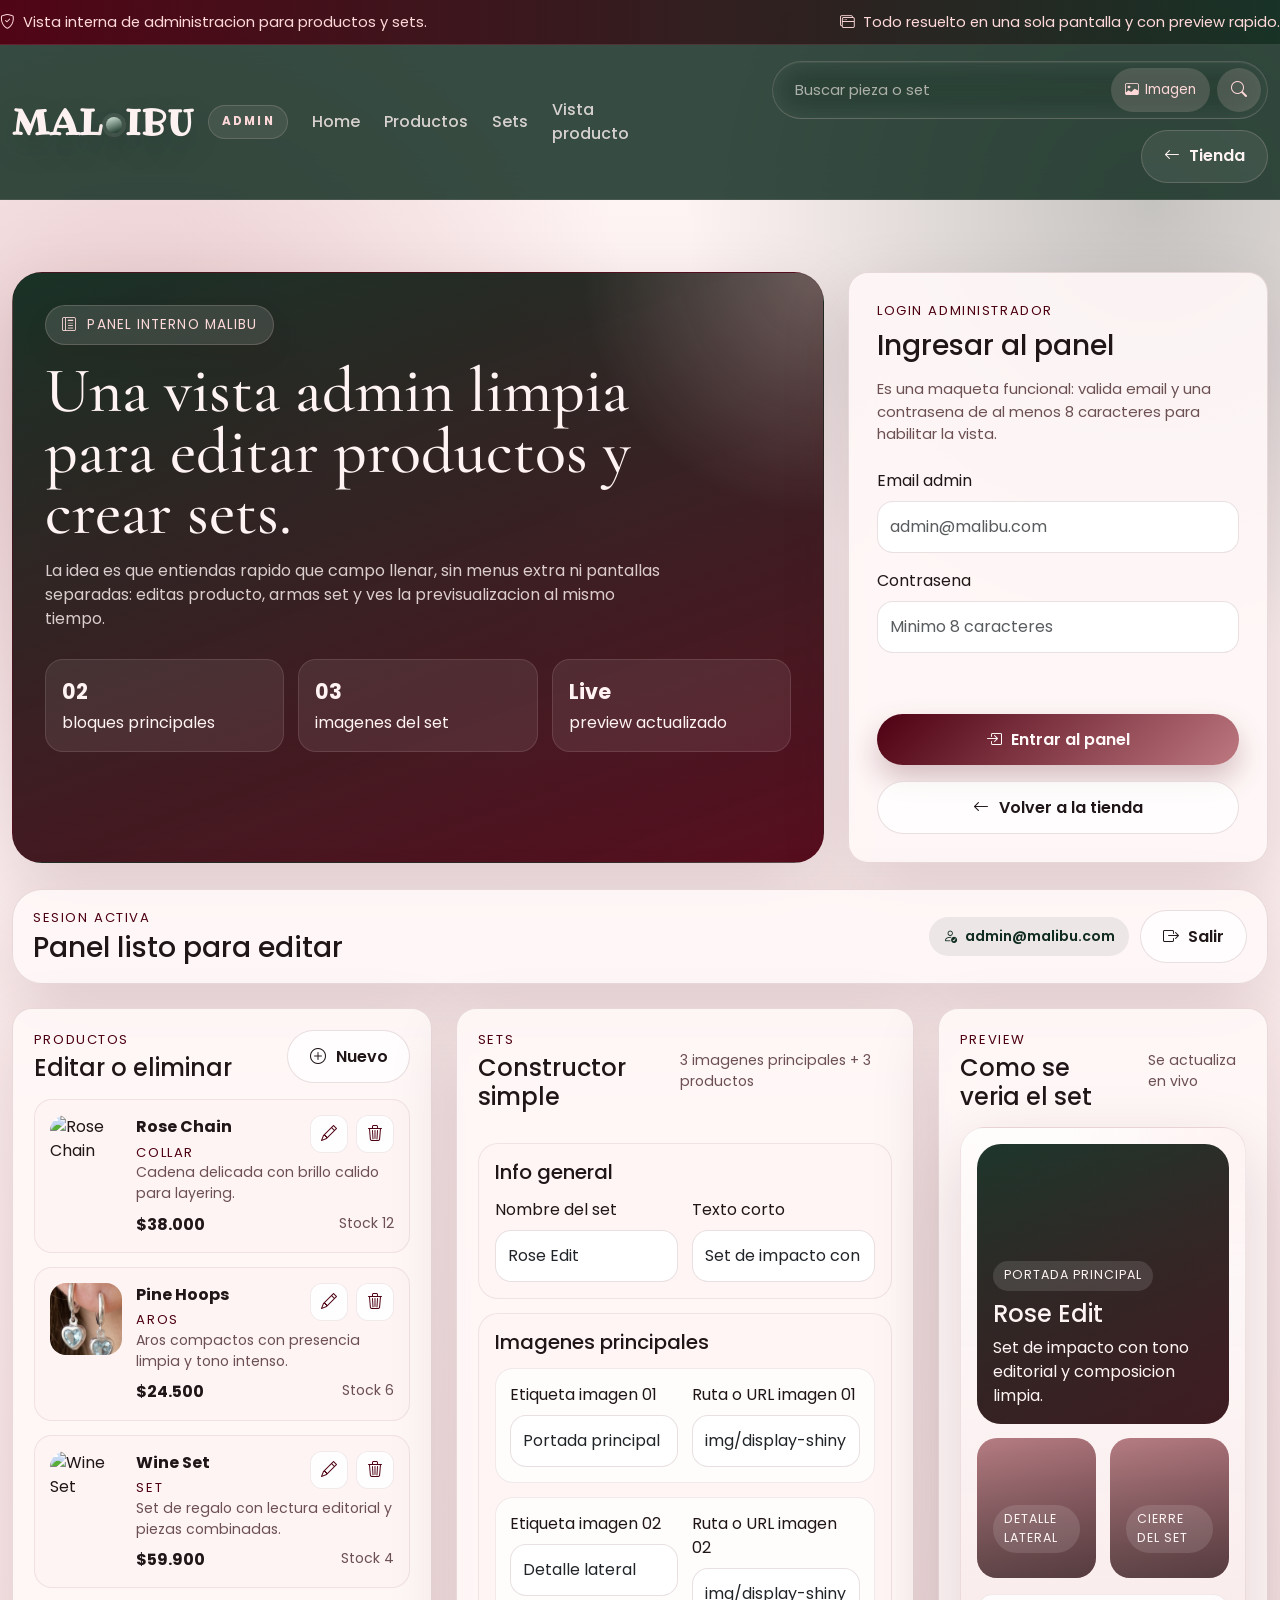
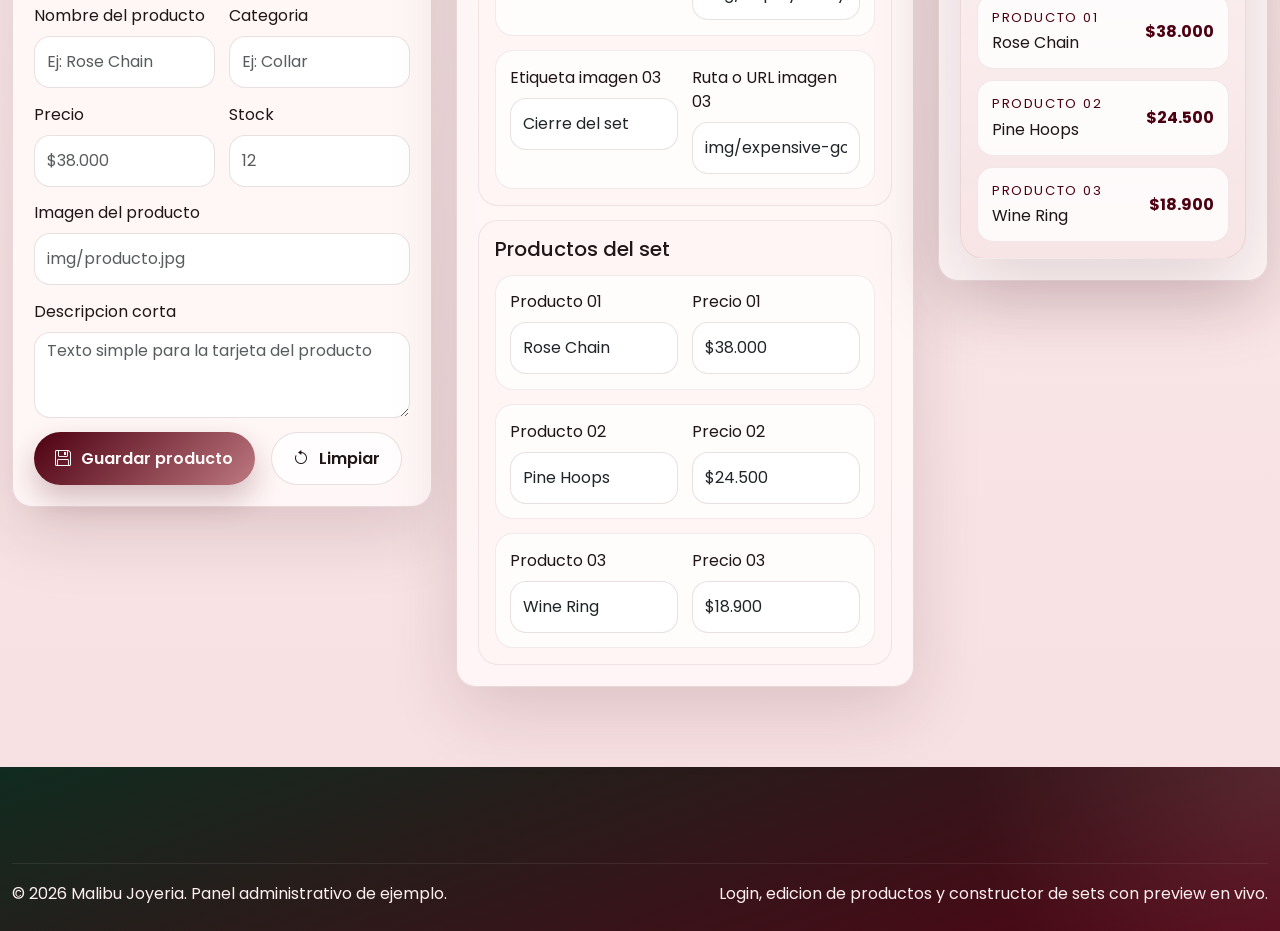
==== admin.html @ 1e865100 "modificaciones" ====
<!DOCTYPE html>
<html lang="es">
<head>
  <meta charset="UTF-8">
  <meta name="viewport" content="width=device-width, initial-scale=1.0">
  <title>Malibu Joyeria | Admin</title>
  <link rel="preconnect" href="https://fonts.googleapis.com">
  <link rel="preconnect" href="https://fonts.gstatic.com" crossorigin>
  <link href="https://fonts.googleapis.com/css2?family=Cormorant+Garamond:wght@500;600;700&family=Poppins:wght@300;400;500;600;700&display=swap" rel="stylesheet">
  <link href="https://cdn.jsdelivr.net/npm/bootstrap@5.3.3/dist/css/bootstrap.min.css" rel="stylesheet">
  <link href="https://cdn.jsdelivr.net/npm/bootstrap-icons@1.11.3/font/bootstrap-icons.min.css" rel="stylesheet">
  <link rel="stylesheet" href="https://cdnjs.cloudflare.com/ajax/libs/font-awesome/6.5.2/css/all.min.css">
  <link rel="stylesheet" href="css/style.css">
</head>
<body class="admin-body">
  <div class="topbar">
    <div class="container">
      <span><i class="bi bi-shield-check me-2"></i>Vista interna de administracion para productos y sets.</span>
      <span><i class="bi bi-window-stack me-2"></i>Todo resuelto en una sola pantalla y con preview rapido.</span>
    </div>
  </div>

  <nav class="navbar navbar-expand-lg site-navbar">
    <div class="container py-2">
      <a class="navbar-brand" href="index.html">
        <span class="brand-mark"><span class="sprite-icon sprite-diamond"></span></span>
        Malibu Admin
      </a>
      <button class="navbar-toggler" type="button" data-bs-toggle="collapse" data-bs-target="#adminNavbar" aria-controls="adminNavbar" aria-expanded="false" aria-label="Abrir menu">
        <span class="navbar-toggler-icon"></span>
      </button>
      <div class="collapse navbar-collapse" id="adminNavbar">
        <ul class="navbar-nav mx-auto mb-2 mb-lg-0 align-items-lg-center gap-lg-2">
          <li class="nav-item"><a class="nav-link" href="index.html">Home</a></li>
          <li class="nav-item"><a class="nav-link" href="productos.html">Productos</a></li>
          <li class="nav-item"><a class="nav-link" href="sets.html">Sets</a></li>
          <li class="nav-item"><a class="nav-link" href="producto.html">Vista producto</a></li>
        </ul>
        <div class="nav-utility">
          <a class="btn-mali btn-outline-mali" href="index.html"><i class="bi bi-arrow-left"></i>Tienda</a>
        </div>
      </div>
    </div>
  </nav>

  <main class="admin-shell">
    <div class="container">
      <section class="admin-hero">
        <article class="glass-panel admin-intro">
          <div class="admin-intro-copy">
            <p class="section-tag mb-3"><i class="bi bi-layout-text-sidebar-reverse"></i>Panel interno Malibu</p>
            <h1 class="section-title mb-3">Una vista admin limpia para editar productos y crear sets.</h1>
            <p class="section-copy mb-0">La idea es que entiendas rapido que campo llenar, sin menus extra ni pantallas separadas: editas producto, armas set y ves la previsualizacion al mismo tiempo.</p>
          </div>
          <div class="admin-metrics">
            <div class="admin-metric">
              <strong>02</strong>
              <span>bloques principales</span>
            </div>
            <div class="admin-metric">
              <strong>03</strong>
              <span>imagenes del set</span>
            </div>
            <div class="admin-metric">
              <strong>Live</strong>
              <span>preview actualizado</span>
            </div>
          </div>
        </article>

        <aside id="adminGate" class="admin-login-card">
          <p class="mini-label mb-2">Login administrador</p>
          <h3 class="mb-3">Ingresar al panel</h3>
          <p class="form-note mb-4">Es una maqueta funcional: valida email y una contrasena de al menos 8 caracteres para habilitar la vista.</p>
          <form id="adminLoginForm" novalidate>
            <div class="mb-3">
              <label class="form-label">Email admin</label>
              <input id="adminEmail" class="form-control" type="email" placeholder="admin@malibu.com" required>
            </div>
            <div class="mb-3">
              <label class="form-label">Contrasena</label>
              <input id="adminPassword" class="form-control" type="password" placeholder="Minimo 8 caracteres" required>
            </div>
            <div id="adminLoginFeedback" class="input-feedback"></div>
            <div class="d-grid gap-3 mt-4">
              <button class="btn-mali btn-gold w-100" type="submit"><i class="bi bi-box-arrow-in-right"></i>Entrar al panel</button>
              <a class="btn-mali btn-outline-mali w-100" href="index.html"><i class="bi bi-arrow-left"></i>Volver a la tienda</a>
            </div>
          </form>
        </aside>
      </section>

      <section id="adminDashboard" class="admin-dashboard admin-hidden">
        <div class="glass-panel admin-toolbar">
          <div class="admin-toolbar-title">
            <span class="mini-label">Sesion activa</span>
            <h3 class="mb-0">Panel listo para editar</h3>
          </div>
          <div class="admin-toolbar-actions">
            <span class="admin-state-badge"><i class="bi bi-person-check"></i><span id="adminSessionEmail">admin@malibu.com</span></span>
            <button id="adminLogoutBtn" class="btn-mali btn-outline-mali" type="button"><i class="bi bi-box-arrow-right"></i>Salir</button>
          </div>
        </div>

        <div class="admin-stage">
          <aside class="admin-section-card">
            <div class="admin-section-heading">
              <div>
                <p class="mini-label mb-1">Productos</p>
                <h4 class="mb-0">Editar o eliminar</h4>
              </div>
              <button id="newProductBtn" class="btn-mali btn-outline-mali" type="button"><i class="bi bi-plus-circle"></i>Nuevo</button>
            </div>

            <div id="adminProductsList" class="admin-products-list">
              <article class="admin-product-item" data-product-id="prod-1" data-name="Rose Chain" data-category="Collar" data-price="$38.000" data-stock="12" data-desc="Cadena delicada con brillo calido para layering." data-image="img/display-shiny-elegant-gold-chain.jpg">
                <img src="img/display-shiny-elegant-gold-chain.jpg" alt="Rose Chain">
                <div>
                  <div class="admin-product-head">
                    <div class="admin-product-meta">
                      <strong class="admin-product-name">Rose Chain</strong>
                      <span class="mini-label admin-product-category">Collar</span>
                    </div>
                    <div class="admin-product-actions">
                      <button class="admin-mini-btn admin-edit-btn" type="button" aria-label="Editar producto"><i class="bi bi-pencil"></i></button>
                      <button class="admin-mini-btn admin-delete-btn" type="button" aria-label="Eliminar producto"><i class="bi bi-trash3"></i></button>
                    </div>
                  </div>
                  <p class="admin-helper-text admin-product-copy mb-2">Cadena delicada con brillo calido para layering.</p>
                  <div class="d-flex justify-content-between gap-3">
                    <strong class="admin-product-price">$38.000</strong>
                    <span class="admin-helper-text">Stock <span class="admin-product-stock">12</span></span>
                  </div>
                </div>
              </article>

              <article class="admin-product-item" data-product-id="prod-2" data-name="Pine Hoops" data-category="Aros" data-price="$24.500" data-stock="6" data-desc="Aros compactos con presencia limpia y tono intenso." data-image="img/aros-corazon-celeste(3).jpg">
                <img src="img/aros-corazon-celeste(3).jpg" alt="Pine Hoops">
                <div>
                  <div class="admin-product-head">
                    <div class="admin-product-meta">
                      <strong class="admin-product-name">Pine Hoops</strong>
                      <span class="mini-label admin-product-category">Aros</span>
                    </div>
                    <div class="admin-product-actions">
                      <button class="admin-mini-btn admin-edit-btn" type="button" aria-label="Editar producto"><i class="bi bi-pencil"></i></button>
                      <button class="admin-mini-btn admin-delete-btn" type="button" aria-label="Eliminar producto"><i class="bi bi-trash3"></i></button>
                    </div>
                  </div>
                  <p class="admin-helper-text admin-product-copy mb-2">Aros compactos con presencia limpia y tono intenso.</p>
                  <div class="d-flex justify-content-between gap-3">
                    <strong class="admin-product-price">$24.500</strong>
                    <span class="admin-helper-text">Stock <span class="admin-product-stock">6</span></span>
                  </div>
                </div>
              </article>

              <article class="admin-product-item" data-product-id="prod-3" data-name="Wine Set" data-category="Set" data-price="$59.900" data-stock="4" data-desc="Set de regalo con lectura editorial y piezas combinadas." data-image="img/display-shiny-luxurious-golden-chain.jpg">
                <img src="img/display-shiny-luxurious-golden-chain.jpg" alt="Wine Set">
                <div>
                  <div class="admin-product-head">
                    <div class="admin-product-meta">
                      <strong class="admin-product-name">Wine Set</strong>
                      <span class="mini-label admin-product-category">Set</span>
                    </div>
                    <div class="admin-product-actions">
                      <button class="admin-mini-btn admin-edit-btn" type="button" aria-label="Editar producto"><i class="bi bi-pencil"></i></button>
                      <button class="admin-mini-btn admin-delete-btn" type="button" aria-label="Eliminar producto"><i class="bi bi-trash3"></i></button>
                    </div>
                  </div>
                  <p class="admin-helper-text admin-product-copy mb-2">Set de regalo con lectura editorial y piezas combinadas.</p>
                  <div class="d-flex justify-content-between gap-3">
                    <strong class="admin-product-price">$59.900</strong>
                    <span class="admin-helper-text">Stock <span class="admin-product-stock">4</span></span>
                  </div>
                </div>
              </article>
            </div>

            <form id="adminProductForm" class="admin-product-form">
              <input id="productIdField" type="hidden">
              <div class="admin-form-grid">
                <div>
                  <label class="form-label">Nombre del producto</label>
                  <input id="productNameField" class="form-control" type="text" placeholder="Ej: Rose Chain">
                </div>
                <div>
                  <label class="form-label">Categoria</label>
                  <input id="productCategoryField" class="form-control" type="text" placeholder="Ej: Collar">
                </div>
                <div>
                  <label class="form-label">Precio</label>
                  <input id="productPriceField" class="form-control" type="text" placeholder="$38.000">
                </div>
                <div>
                  <label class="form-label">Stock</label>
                  <input id="productStockField" class="form-control" type="number" min="0" placeholder="12">
                </div>
              </div>
              <div>
                <label class="form-label">Imagen del producto</label>
                <input id="productImageField" class="form-control" type="text" placeholder="img/producto.jpg">
              </div>
              <div>
                <label class="form-label">Descripcion corta</label>
                <textarea id="productDescField" class="form-control" rows="3" placeholder="Texto simple para la tarjeta del producto"></textarea>
              </div>
              <div class="d-flex flex-wrap gap-3">
                <button class="btn-mali btn-gold" type="submit"><i class="bi bi-floppy"></i>Guardar producto</button>
                <button id="resetProductBtn" class="btn-mali btn-outline-mali" type="button"><i class="bi bi-arrow-counterclockwise"></i>Limpiar</button>
              </div>
            </form>
          </aside>

          <div class="admin-preview-layout">
            <section class="admin-section-card admin-set-builder">
              <div class="admin-section-heading">
                <div>
                  <p class="mini-label mb-1">Sets</p>
                  <h4 class="mb-0">Constructor simple</h4>
                </div>
                <span class="admin-helper-text">3 imagenes principales + 3 productos</span>
              </div>

              <form id="adminSetForm" class="admin-set-form">
                <div class="admin-subsection">
                  <h5>Info general</h5>
                  <div class="admin-form-grid">
                    <div>
                      <label class="form-label">Nombre del set</label>
                      <input id="setNameField" class="form-control" type="text" value="Rose Edit">
                    </div>
                    <div>
                      <label class="form-label">Texto corto</label>
                      <input id="setMoodField" class="form-control" type="text" value="Set de impacto con tono editorial y composicion limpia.">
                    </div>
                  </div>
                </div>

                <div class="admin-subsection">
                  <h5>Imagenes principales</h5>
                  <div class="set-image-fields">
                    <div class="set-image-card">
                      <div class="admin-form-grid">
                        <div>
                          <label class="form-label">Etiqueta imagen 01</label>
                          <input id="image1LabelField" class="form-control" type="text" value="Portada principal">
                        </div>
                        <div>
                          <label class="form-label">Ruta o URL imagen 01</label>
                          <input id="image1UrlField" class="form-control" type="text" value="img/display-shiny-luxurious-golden-chain.jpg">
                        </div>
                      </div>
                    </div>
                    <div class="set-image-card">
                      <div class="admin-form-grid">
                        <div>
                          <label class="form-label">Etiqueta imagen 02</label>
                          <input id="image2LabelField" class="form-control" type="text" value="Detalle lateral">
                        </div>
                        <div>
                          <label class="form-label">Ruta o URL imagen 02</label>
                          <input id="image2UrlField" class="form-control" type="text" value="img/display-shiny-elegant-gold-chain.jpg">
                        </div>
                      </div>
                    </div>
                    <div class="set-image-card">
                      <div class="admin-form-grid">
                        <div>
                          <label class="form-label">Etiqueta imagen 03</label>
                          <input id="image3LabelField" class="form-control" type="text" value="Cierre del set">
                        </div>
                        <div>
                          <label class="form-label">Ruta o URL imagen 03</label>
                          <input id="image3UrlField" class="form-control" type="text" value="img/expensive-golden-ring-displayed-white-coral-background.jpg">
                        </div>
                      </div>
                    </div>
                  </div>
                </div>

                <div class="admin-subsection">
                  <h5>Productos del set</h5>
                  <div class="set-image-fields">
                    <div class="set-product-card">
                      <div class="admin-form-grid">
                        <div>
                          <label class="form-label">Producto 01</label>
                          <input id="setProduct1NameField" class="form-control" type="text" value="Rose Chain">
                        </div>
                        <div>
                          <label class="form-label">Precio 01</label>
                          <input id="setProduct1PriceField" class="form-control" type="text" value="$38.000">
                        </div>
                      </div>
                    </div>
                    <div class="set-product-card">
                      <div class="admin-form-grid">
                        <div>
                          <label class="form-label">Producto 02</label>
                          <input id="setProduct2NameField" class="form-control" type="text" value="Pine Hoops">
                        </div>
                        <div>
                          <label class="form-label">Precio 02</label>
                          <input id="setProduct2PriceField" class="form-control" type="text" value="$24.500">
                        </div>
                      </div>
                    </div>
                    <div class="set-product-card">
                      <div class="admin-form-grid">
                        <div>
                          <label class="form-label">Producto 03</label>
                          <input id="setProduct3NameField" class="form-control" type="text" value="Wine Ring">
                        </div>
                        <div>
                          <label class="form-label">Precio 03</label>
                          <input id="setProduct3PriceField" class="form-control" type="text" value="$18.900">
                        </div>
                      </div>
                    </div>
                  </div>
                </div>
              </form>
            </section>

            <aside class="admin-section-card">
              <div class="admin-section-heading">
                <div>
                  <p class="mini-label mb-1">Preview</p>
                  <h4 class="mb-0">Como se veria el set</h4>
                </div>
                <span class="admin-helper-text">Se actualiza en vivo</span>
              </div>

              <div class="set-preview-shell">
                <div class="set-preview-canvas">
                  <div class="set-preview-main">
                    <div class="preview-fill" data-preview-fill="image1"></div>
                    <div class="preview-placeholder" data-preview-empty="image1">Imagen principal 01</div>
                    <div class="set-preview-label">
                      <span id="previewImage1Label">Portada principal</span>
                      <h4 id="previewSetName">Rose Edit</h4>
                      <p id="previewSetMood" class="mb-0">Set de impacto con tono editorial y composicion limpia.</p>
                    </div>
                  </div>

                  <div class="set-preview-thumbs">
                    <div class="set-preview-thumb">
                      <div class="preview-fill" data-preview-fill="image2"></div>
                      <div class="preview-placeholder" data-preview-empty="image2">Imagen principal 02</div>
                      <div class="set-preview-label">
                        <span id="previewImage2Label">Detalle lateral</span>
                      </div>
                    </div>
                    <div class="set-preview-thumb">
                      <div class="preview-fill" data-preview-fill="image3"></div>
                      <div class="preview-placeholder" data-preview-empty="image3">Imagen principal 03</div>
                      <div class="set-preview-label">
                        <span id="previewImage3Label">Cierre del set</span>
                      </div>
                    </div>
                  </div>
                </div>

                <div class="preview-product-list">
                  <div class="preview-product-item">
                    <div>
                      <span class="mini-label d-block mb-1">Producto 01</span>
                      <span id="previewProduct1Name">Rose Chain</span>
                    </div>
                    <strong id="previewProduct1Price">$38.000</strong>
                  </div>
                  <div class="preview-product-item">
                    <div>
                      <span class="mini-label d-block mb-1">Producto 02</span>
                      <span id="previewProduct2Name">Pine Hoops</span>
                    </div>
                    <strong id="previewProduct2Price">$24.500</strong>
                  </div>
                  <div class="preview-product-item">
                    <div>
                      <span class="mini-label d-block mb-1">Producto 03</span>
                      <span id="previewProduct3Name">Wine Ring</span>
                    </div>
                    <strong id="previewProduct3Price">$18.900</strong>
                  </div>
                </div>
              </div>
            </aside>
          </div>
        </div>
      </section>
    </div>
  </main>

  <footer class="footer-shell mt-0">
    <div class="container">
      <div class="footer-bottom d-flex flex-column flex-md-row justify-content-between gap-2">
        <span>&copy; <span id="year"></span> Malibu Joyeria. Panel administrativo de ejemplo.</span>
        <span>Login, edicion de productos y constructor de sets con preview en vivo.</span>
      </div>
    </div>
  </footer>

  <script src="https://code.jquery.com/jquery-3.7.1.min.js"></script>
  <script src="https://cdn.jsdelivr.net/npm/bootstrap@5.3.3/dist/js/bootstrap.bundle.min.js"></script>
  <script src="js/main.js"></script>
  <script src="js/admin.js"></script>
</body>
</html>
---- css/style.css ----
@import url("https://fonts.googleapis.com/css2?family=Ribeye&display=swap");

:root {
  --rose: #bd7880;
  --pine: #102b1f;
  --wine: #4d0011;
  --pink: #ffd9d9;
  --bg: #f8e9e8;
  --surface: rgba(255, 248, 248, 0.82);
  --surface-strong: #fff5f5;
  --text: #201617;
  --text-inverse: #fff3f3;
  --muted: #6c5053;
  --gold: #bd7880;
  --gold-soft: #ffd9d9;
  --gold-dark: #4d0011;
  --line: rgba(77, 0, 17, 0.12);
  --shadow: 0 24px 70px rgba(47, 9, 19, 0.14);
  --brand-primary: #fff4f4;
  --brand-secondary: #ffd9d9;
  --brand-accent: #bd7880;
  --brand-shadow: rgba(255, 217, 217, 0.34);
  --radius-lg: 28px;
  --radius-md: 20px;
  --radius-sm: 14px;
}

body[data-page="home"] {
  --brand-primary: #fff5f5;
  --brand-secondary: #ffd9d9;
  --brand-accent: #bd7880;
  --brand-shadow: rgba(255, 217, 217, 0.34);
}

body[data-page="productos"] {
  --brand-primary: #fff4f1;
  --brand-secondary: #ffd8dd;
  --brand-accent: #4d0011;
  --brand-shadow: rgba(189, 120, 128, 0.3);
}

body[data-page="sets"] {
  --brand-primary: #fff1f1;
  --brand-secondary: #d7efde;
  --brand-accent: #102b1f;
  --brand-shadow: rgba(16, 43, 31, 0.28);
}

body[data-page="menu"] {
  --brand-primary: #fff4f4;
  --brand-secondary: #f4c7cb;
  --brand-accent: #4d0011;
  --brand-shadow: rgba(77, 0, 17, 0.28);
}

body[data-page="carrito"] {
  --brand-primary: #fff6f1;
  --brand-secondary: #ffd7d7;
  --brand-accent: #bd7880;
  --brand-shadow: rgba(189, 120, 128, 0.28);
}

body.admin-body {
  --brand-primary: #fef1f1;
  --brand-secondary: #dbeee1;
  --brand-accent: #102b1f;
  --brand-shadow: rgba(16, 43, 31, 0.26);
}

* {
  box-sizing: border-box;
}

body {
  margin: 0;
  font-family: "Poppins", sans-serif;
  color: var(--text);
  background:
    radial-gradient(circle at 18% 12%, rgba(189, 120, 128, 0.35), transparent 24%),
    radial-gradient(circle at 80% 14%, rgba(16, 43, 31, 0.2), transparent 21%),
    radial-gradient(circle at 52% 58%, rgba(77, 0, 17, 0.08), transparent 30%),
    linear-gradient(160deg, #fff3f3 0%, #f3d0d1 34%, #f7e4e4 58%, #ffe1e1 100%);
  min-height: 100vh;
}

a {
  color: inherit;
  text-decoration: none;
}

img {
  display: block;
  max-width: 100%;
}

.section-space {
  padding: 5rem 0;
}

.section-tag {
  display: inline-flex;
  align-items: center;
  gap: 0.65rem;
  padding: 0.55rem 1rem;
  border-radius: 999px;
  font-size: 0.85rem;
  letter-spacing: 0.08em;
  text-transform: uppercase;
  background: rgba(255, 245, 245, 0.85);
  color: var(--wine);
  border: 1px solid rgba(77, 0, 17, 0.14);
  box-shadow: 0 12px 28px rgba(77, 0, 17, 0.06);
}

.section-title {
  font-family: "Cormorant Garamond", serif;
  font-size: clamp(2.3rem, 5vw, 4.2rem);
  line-height: 0.95;
  margin-bottom: 1rem;
}

.section-copy {
  color: var(--muted);
  max-width: 640px;
}

.topbar {
  background:
    linear-gradient(90deg, rgba(77, 0, 17, 0.98), rgba(16, 43, 31, 0.96));
  color: var(--pink);
  font-size: 0.92rem;
  border-bottom: 1px solid rgba(255, 217, 217, 0.12);
}

.topbar .container {
  display: flex;
  justify-content: space-between;
  gap: 1rem;
  align-items: center;
  padding: 0.7rem 0;
}

.site-navbar {
  position: sticky;
  top: 0;
  z-index: 1020;
  backdrop-filter: blur(18px);
  background: rgba(16, 43, 31, 0.84);
  border-bottom: 1px solid rgba(255, 217, 217, 0.1);
}

.navbar-brand {
  display: flex;
  align-items: center;
  gap: 0.9rem;
  font-weight: 700;
  color: var(--text-inverse);
  min-height: 62px;
}

.brand-mark {
  width: 2.7rem;
  height: 2.7rem;
  display: inline-flex;
  align-items: center;
  justify-content: center;
  border-radius: 50%;
  background: linear-gradient(145deg, var(--pink), var(--rose));
  box-shadow:
    inset 0 2px 8px rgba(255, 255, 255, 0.42),
    0 10px 24px rgba(77, 0, 17, 0.22);
}

.brand-logo {
  display: inline-flex;
  align-items: center;
  gap: 0.16rem;
  line-height: 0.9;
  font-family: "Ribeye", serif;
  font-size: clamp(2.05rem, 2.7vw, 2.7rem);
  letter-spacing: 0.02em;
  text-transform: uppercase;
  transform-origin: center;
  animation: brand-breathe 7s ease-in-out infinite;
}

.brand-logo-word {
  display: inline-block;
  color: var(--brand-primary);
  text-shadow:
    0 0 0 rgba(255, 255, 255, 0),
    0 12px 28px var(--brand-shadow);
  transition: color 0.35s ease;
}

.brand-logo-dot {
  width: 0.48em;
  height: 0.48em;
  display: inline-block;
  border-radius: 50%;
  margin-top: 0.16em;
  background: linear-gradient(160deg, var(--brand-secondary), var(--brand-accent));
  box-shadow:
    0 0 0 4px rgba(255, 255, 255, 0.08),
    0 10px 20px var(--brand-shadow);
  animation: brand-dot-breathe 7s ease-in-out infinite;
}

.brand-admin-tag {
  display: inline-flex;
  align-items: center;
  justify-content: center;
  min-height: 34px;
  padding: 0.35rem 0.8rem;
  border-radius: 999px;
  border: 1px solid rgba(255, 217, 217, 0.16);
  background: rgba(255, 243, 243, 0.08);
  color: var(--pink);
  font-size: 0.74rem;
  letter-spacing: 0.18em;
  text-transform: uppercase;
}

@keyframes brand-breathe {
  0%, 100% {
    transform: scale(1);
    filter: drop-shadow(0 10px 22px var(--brand-shadow));
  }
  35% {
    transform: scale(1.03);
    filter: drop-shadow(0 14px 28px var(--brand-shadow));
  }
  70% {
    transform: scale(0.985);
    filter: drop-shadow(0 8px 18px rgba(255, 255, 255, 0.08));
  }
}

@keyframes brand-dot-breathe {
  0%, 100% {
    transform: scale(1);
    background: linear-gradient(160deg, var(--brand-secondary), var(--brand-accent));
  }
  50% {
    transform: scale(1.15);
    background: linear-gradient(160deg, var(--brand-primary), var(--brand-accent));
  }
}

.navbar-nav .nav-link {
  font-weight: 500;
  color: rgba(255, 243, 243, 0.8);
}

.navbar-nav .nav-link.active,
.navbar-nav .nav-link:hover,
.dropdown-item:hover {
  color: var(--pink);
}

.navbar-brand:hover,
.navbar-brand:focus,
.navbar-nav .nav-link:focus {
  color: #fff;
}

.navbar-toggler {
  border-color: rgba(255, 217, 217, 0.28);
}

.navbar-toggler:focus {
  box-shadow: 0 0 0 0.22rem rgba(255, 217, 217, 0.18);
}

.navbar-toggler-icon {
  filter: invert(1) brightness(1.35);
}

.nav-utility {
  display: flex;
  align-items: center;
  justify-content: flex-end;
  flex-wrap: wrap;
  gap: 0.7rem;
}

.nav-search-shell {
  display: flex;
  align-items: center;
  gap: 0.45rem;
  padding: 0.35rem;
  min-width: min(320px, 100%);
  border-radius: 999px;
  border: 1px solid rgba(255, 217, 217, 0.16);
  background: rgba(255, 243, 243, 0.08);
  backdrop-filter: blur(18px);
  box-shadow: inset 0 1px 0 rgba(255, 255, 255, 0.06);
}

.nav-search-input {
  flex: 1;
  min-width: 0;
  min-height: 44px;
  border: 0;
  border-radius: 999px;
  padding: 0 1rem;
  background: transparent;
  color: var(--text-inverse);
  font-size: 0.92rem;
}

.nav-search-input::placeholder {
  color: rgba(255, 243, 243, 0.62);
}

.nav-search-input:focus {
  outline: none;
}

.nav-search-submit,
.nav-search-visual {
  min-width: 44px;
  height: 44px;
  border: 0;
  border-radius: 999px;
  display: inline-flex;
  align-items: center;
  justify-content: center;
  gap: 0.4rem;
  background: rgba(255, 217, 217, 0.16);
  color: var(--pink);
  transition: transform 0.25s ease, background 0.25s ease, color 0.25s ease;
}

.nav-search-visual {
  min-width: 78px;
  padding: 0 0.9rem;
  font-size: 0.84rem;
}

.nav-search-shell button:hover {
  transform: translateY(-1px);
  background: rgba(255, 217, 217, 0.26);
  color: #fff;
}

.user-access-btn {
  width: 52px;
  height: 52px;
  padding: 0;
  border-radius: 50%;
  font-size: 1.1rem;
}

.icon-action-btn {
  width: 52px;
  height: 52px;
  padding: 0;
  border-radius: 50%;
  position: relative;
  font-size: 1.05rem;
}

.cart-count-badge {
  position: absolute;
  top: -0.15rem;
  right: -0.1rem;
  min-width: 1.35rem;
  height: 1.35rem;
  padding: 0 0.25rem;
  border-radius: 999px;
  display: grid;
  place-items: center;
  background: linear-gradient(135deg, var(--gold-dark), var(--gold));
  color: #fff;
  font-size: 0.72rem;
  font-weight: 700;
  box-shadow: 0 8px 18px rgba(146, 104, 28, 0.28);
}

.btn-mali {
  display: inline-flex;
  align-items: center;
  justify-content: center;
  gap: 0.6rem;
  border: none;
  border-radius: 999px;
  padding: 0.85rem 1.35rem;
  font-weight: 600;
  transition: transform 0.25s ease, box-shadow 0.25s ease, background 0.25s ease;
}

.btn-mali:hover {
  transform: translateY(-2px);
}

.btn-gold {
  background: linear-gradient(135deg, var(--wine), var(--rose));
  color: #fff8f8;
  box-shadow: 0 14px 30px rgba(77, 0, 17, 0.24);
}

.btn-gold:hover {
  color: white;
  box-shadow: 0 18px 36px rgba(77, 0, 17, 0.32);
}

.btn-outline-mali {
  border: 1px solid rgba(77, 0, 17, 0.12);
  color: var(--text);
  background: rgba(255, 255, 255, 0.75);
}

.btn-outline-mali:hover {
  background: rgba(255, 255, 255, 0.95);
  color: var(--wine);
}

.site-navbar .btn-outline-mali,
.footer-shell .btn-outline-mali,
.cart-summary-box .btn-outline-mali,
.admin-intro .btn-outline-mali {
  border-color: rgba(255, 217, 217, 0.18);
  color: var(--text-inverse);
  background: rgba(255, 243, 243, 0.08);
}

.site-navbar .btn-outline-mali:hover,
.footer-shell .btn-outline-mali:hover,
.cart-summary-box .btn-outline-mali:hover,
.admin-intro .btn-outline-mali:hover {
  background: rgba(255, 243, 243, 0.18);
  color: #fff;
}

.mega-menu {
  min-width: min(900px, 92vw);
  border: none;
  border-radius: var(--radius-md);
  padding: 1.35rem;
  box-shadow: var(--shadow);
  background: rgba(255, 247, 247, 0.98);
}

.mega-card {
  height: 100%;
  padding: 1.2rem;
  border-radius: 18px;
  background: linear-gradient(145deg, rgba(255, 235, 235, 0.96), rgba(189, 120, 128, 0.24));
}

.mega-links a {
  display: block;
  padding: 0.35rem 0;
  color: var(--muted);
}

.mega-links a:hover {
  color: var(--gold-dark);
}

.hero-grid {
  display: grid;
  grid-template-columns: repeat(2, minmax(0, 1fr));
  gap: 1.75rem;
  align-items: stretch;
}

.hero-panel {
  position: relative;
  overflow: hidden;
  min-height: 1000px;
  border-radius: var(--radius-lg);
  background: var(--surface);
  box-shadow: var(--shadow);
  border: 1px solid rgba(255, 217, 217, 0.2);
}

.hero-panel img {
  width: 100%;
  height: 100%;
  object-fit: cover;
}

.hero-offer::after {
  content: "";
  position: absolute;
  inset: 0;
  background:
    radial-gradient(circle at top right, rgba(255, 217, 217, 0.18), transparent 28%),
    linear-gradient(180deg, rgba(16, 43, 31, 0.12), rgba(16, 21, 19, 0.82));
}

.hero-offer-content,
.hero-sellers-content {
  position: absolute;
  inset: 0;
  z-index: 1;
  padding: clamp(1.9rem, 3.8vw, 3rem);
  display: flex;
  flex-direction: column;
  justify-content: space-between;
}

.hero-offer-content {
  color: #fffaf5;
}

.offer-badge {
  width: fit-content;
  padding: 0.75rem 1.2rem;
  border-radius: 999px;
  background: rgba(255, 217, 217, 0.16);
  border: 1px solid rgba(255, 255, 255, 0.16);
  backdrop-filter: blur(12px);
  box-shadow: 0 10px 22px rgba(24, 15, 8, 0.14);
}

.hero-offer h1,
.hero-sellers h2,
.auth-lead h1,
.page-hero h1 {
  font-family: "Cormorant Garamond", serif;
  font-size: clamp(2.8rem, 6vw, 5.2rem);
  line-height: 0.9;
}

.hero-offer-copy {
  max-width: 470px;
}

.hero-offer h1 {
  max-width: 620px;
  font-size: clamp(4rem, 8vw, 6.6rem);
  margin-bottom: 1.4rem;
  text-shadow: 0 16px 34px rgba(18, 10, 5, 0.26);
}

.hero-offer .lead {
  max-width: 520px;
  font-size: clamp(1.1rem, 1.6vw, 1.45rem);
}

.hero-sellers {
  background:
    radial-gradient(circle at top right, rgba(255, 217, 217, 0.26), transparent 22%),
    radial-gradient(circle at 76% 18%, rgba(189, 120, 128, 0.18), transparent 19%),
    linear-gradient(135deg, rgba(16, 43, 31, 0.96), rgba(77, 0, 17, 0.94));
  color: #fff5f6;
}

.hero-sellers .carousel-item {
  min-height: 360px;
}

.seller-card {
  display: grid;
  gap: 1.2rem;
  align-items: end;
  grid-template-columns: minmax(0, 1fr) 260px;
  min-height: 340px;
}

.seller-card img {
  width: 100%;
  height: 100%;
  object-fit: cover;
  border-radius: 28px;
  box-shadow: 0 20px 40px rgba(15, 8, 6, 0.28);
}

.seller-card-copy {
  padding-right: 0.5rem;
}

.seller-card-copy h3 {
  font-size: clamp(2rem, 2.5vw, 3rem);
  line-height: 0.95;
  margin-bottom: 1rem;
}

.seller-card-visual {
  align-self: end;
  transform: translateY(18px);
}

.seller-carousel-controls {
  display: flex;
  gap: 0.8rem;
  align-items: center;
  justify-content: space-between;
  margin-top: 1.25rem;
}

.seller-carousel-nav {
  display: flex;
  gap: 0.6rem;
}

.seller-note {
  color: rgba(255, 217, 217, 0.78);
  max-width: 260px;
  font-size: 0.95rem;
}

.rotating-wrapper {
  display: inline-flex;
  align-items: center;
  flex-wrap: wrap;
  gap: 0.55rem;
  margin-bottom: 1.15rem;
  color: #ffcdd1;
}

.rotating-text {
  color: #ffffff;
  min-width: 140px;
}

.hero-metrics {
  display: flex;
  flex-wrap: wrap;
  gap: 1rem;
}

.metric-pill {
  padding: 0.95rem 1.1rem;
  border-radius: 18px;
  background: rgba(255, 255, 255, 0.08);
  border: 1px solid rgba(255, 217, 217, 0.14);
}

.jewel-card,
.set-card,
.info-card,
.product-card,
.auth-launcher,
.footer-card,
.admin-section-card,
.admin-login-card {
  border: 1px solid var(--line);
  border-radius: var(--radius-md);
  background: rgba(255, 248, 248, 0.9);
  box-shadow: var(--shadow);
}

.jewel-card {
  overflow: hidden;
  height: 100%;
  transition: transform 0.3s ease, box-shadow 0.3s ease;
}

.jewel-card:hover {
  transform: translateY(-10px);
  box-shadow: 0 28px 60px rgba(77, 0, 17, 0.18);
}

.jewel-media {
  position: relative;
  overflow: hidden;
  height: 290px;
}

.jewel-media img,
.product-media img {
  width: 100%;
  height: 100%;
  object-fit: cover;
  transition: transform 0.55s ease;
}

.jewel-card:hover .jewel-media img {
  transform: scale(1.06);
}

.jewel-meta,
.product-meta,
.set-card-body {
  padding: 1.35rem;
}

.price-row {
  display: flex;
  justify-content: space-between;
  align-items: center;
  gap: 1rem;
}

.price-row strong {
  font-size: 1.2rem;
  color: var(--wine);
}

.mini-label {
  color: var(--wine);
  font-size: 0.82rem;
  text-transform: uppercase;
  letter-spacing: 0.12em;
}

.sets-carousel .carousel-inner {
  overflow: visible;
}

.set-card {
  overflow: hidden;
  position: relative;
}

.set-card img {
  height: 460px;
  width: 100%;
  object-fit: cover;
}

.set-card-hero {
  position: relative;
  min-height: 460px;
}

.set-card-hero::after {
  content: "";
  position: absolute;
  inset: 0;
  background: linear-gradient(180deg, rgba(24, 15, 8, 0.04), rgba(24, 15, 8, 0.74));
}

.set-overlay {
  position: absolute;
  inset: auto 1.2rem 1.2rem 1.2rem;
  z-index: 1;
  color: #fff8ec;
}

.set-overlay h4 {
  font-size: clamp(1.8rem, 2.6vw, 2.4rem);
  margin-bottom: 0.45rem;
}

.set-overlay p {
  max-width: 72%;
  color: rgba(255, 248, 236, 0.82);
  margin-bottom: 0;
}

.set-side-link {
  position: absolute;
  top: 50%;
  right: 1rem;
  z-index: 2;
  transform: translateY(-50%);
  writing-mode: vertical-rl;
  text-orientation: mixed;
  padding: 1rem 0.75rem;
  min-height: 170px;
  border-radius: 999px;
  background: rgba(255, 252, 247, 0.92);
  color: var(--gold-dark);
  box-shadow: 0 18px 38px rgba(33, 19, 8, 0.18);
}

.set-side-link:hover {
  color: var(--text);
}

.sets-header-actions {
  display: flex;
  justify-content: flex-end;
  align-items: center;
  height: 100%;
}

.sets-preview-nav {
  display: flex;
  justify-content: center;
  gap: 0.9rem;
  margin-top: 2rem;
}

.sets-preview-nav .btn-mali {
  min-width: 135px;
}

.sets-hero-shell {
  padding: 4.5rem 0 2.5rem;
}

.sets-showcase {
  display: grid;
  grid-template-columns: minmax(0, 1.15fr) 380px;
  gap: 1.5rem;
  align-items: stretch;
}

.sets-gallery-panel,
.sets-sidebar {
  border: 1px solid var(--line);
  border-radius: 32px;
  background: rgba(255, 248, 248, 0.88);
  box-shadow: var(--shadow);
}

.sets-gallery-panel {
  padding: 1rem;
}

.sets-main-visual {
  position: relative;
  min-height: 520px;
  overflow: hidden;
  border-radius: 28px;
}

.sets-main-visual img {
  width: 100%;
  height: 100%;
  object-fit: cover;
}

.sets-main-visual::after {
  content: "";
  position: absolute;
  inset: 0;
  background: linear-gradient(180deg, rgba(21, 14, 10, 0.06), rgba(21, 14, 10, 0.5));
}

.sets-main-copy {
  position: absolute;
  left: 1.6rem;
  right: 1.6rem;
  bottom: 1.5rem;
  z-index: 1;
  color: #fff8ef;
}

.sets-main-copy h2 {
  font-size: clamp(2.2rem, 4vw, 4rem);
  line-height: 0.92;
  margin-bottom: 0.7rem;
}

.sets-thumb-grid {
  display: grid;
  grid-template-columns: repeat(2, minmax(0, 1fr));
  gap: 1rem;
  margin-top: 1rem;
}

.sets-thumb-card {
  position: relative;
  overflow: hidden;
  border-radius: 26px;
  min-height: 260px;
}

.sets-thumb-card img {
  width: 100%;
  height: 100%;
  object-fit: cover;
}

.sets-thumb-card.play-thumb::after {
  content: "\F4F4";
  font-family: bootstrap-icons;
  position: absolute;
  left: 50%;
  top: 50%;
  transform: translate(-50%, -50%);
  width: 72px;
  height: 72px;
  display: grid;
  place-items: center;
  border-radius: 50%;
  background: rgba(77, 0, 17, 0.9);
  color: white;
  font-size: 1.8rem;
  box-shadow: 0 18px 36px rgba(59, 16, 94, 0.3);
}

.sets-sidebar {
  padding: 1.2rem;
}

.sets-sidebar-header {
  display: flex;
  justify-content: space-between;
  align-items: center;
  gap: 1rem;
  margin-bottom: 1rem;
}

.sets-sidebar-list {
  display: grid;
  gap: 1rem;
}

.sets-side-item {
  display: grid;
  grid-template-columns: 104px minmax(0, 1fr);
  gap: 1rem;
  align-items: center;
  padding: 1rem;
  border-radius: 24px;
  background: linear-gradient(145deg, rgba(255, 238, 239, 0.98), rgba(189, 120, 128, 0.18));
}

.sets-side-item img {
  width: 104px;
  height: 104px;
  object-fit: cover;
  border-radius: 22px;
  background: white;
}

.sets-side-copy h4 {
  margin-bottom: 0.35rem;
  font-size: 1.45rem;
}

.sets-side-copy p {
  color: var(--muted);
  margin-bottom: 0.8rem;
}

.sets-side-copy .btn-mali {
  padding-inline: 1rem;
}

.sets-collection-grid {
  display: grid;
  grid-template-columns: repeat(3, minmax(0, 1fr));
  gap: 1.35rem;
}

.sets-collection-card {
  overflow: hidden;
  border: 1px solid var(--line);
  border-radius: 28px;
  background: rgba(255, 248, 248, 0.88);
  box-shadow: var(--shadow);
}

.sets-collection-card img {
  width: 100%;
  height: 360px;
  object-fit: cover;
}

.sets-collection-body {
  padding: 1.35rem;
}

.sets-collection-body p {
  color: var(--muted);
}

.page-hero {
  padding: 4.5rem 0 2rem;
}

.filter-toolbar {
  display: flex;
  flex-wrap: wrap;
  gap: 0.75rem;
  margin: 2rem 0;
}

.filter-btn {
  border: 1px solid rgba(77, 0, 17, 0.12);
  background: rgba(255, 248, 248, 0.85);
  color: var(--text);
  border-radius: 999px;
  padding: 0.85rem 1.15rem;
  font-weight: 600;
  transition: all 0.25s ease;
}

.filter-btn.active,
.filter-btn:hover {
  color: #fff;
  background: linear-gradient(135deg, var(--wine), var(--rose));
}

.product-card {
  overflow: hidden;
  height: 100%;
  transition: transform 0.3s ease;
}

.product-card:hover {
  transform: translateY(-6px);
}

.product-media {
  height: 320px;
  overflow: hidden;
}

.gold-card.is-zoomed .product-media img,
.gold-card:hover .product-media img {
  transform: scale(1.12);
}

.metal-badge {
  display: inline-flex;
  align-items: center;
  gap: 0.4rem;
  padding: 0.45rem 0.75rem;
  border-radius: 999px;
  font-size: 0.8rem;
  font-weight: 600;
}

.metal-gold {
  background: rgba(77, 0, 17, 0.08);
  color: var(--wine);
}

.metal-silver {
  background: rgba(147, 153, 164, 0.14);
  color: #59606b;
}

.silver-card {
  perspective: 1500px;
}

.silver-flip {
  position: relative;
  min-height: 520px;
  transform-style: preserve-3d;
  transition: transform 0.7s ease;
}

.silver-card.is-flipped .silver-flip {
  transform: rotateY(180deg);
}

.silver-face {
  position: absolute;
  inset: 0;
  backface-visibility: hidden;
  display: flex;
  flex-direction: column;
}

.silver-face.back {
  transform: rotateY(180deg);
  justify-content: center;
  padding: 1.5rem;
  background: linear-gradient(145deg, #ffffff, #eceff4);
}

.filter-count {
  color: var(--muted);
  font-weight: 500;
}

.footer-shell {
  background:
    radial-gradient(circle at top right, rgba(255, 217, 217, 0.12), transparent 24%),
    linear-gradient(160deg, rgba(16, 43, 31, 1), rgba(77, 0, 17, 0.98));
  color: #fef0f0;
  padding-top: 4rem;
  margin-top: 5rem;
}

.footer-card {
  background: rgba(255, 255, 255, 0.06);
  border-color: rgba(255, 217, 217, 0.14);
  padding: 1.5rem;
  color: #fff3f3;
}

.footer-shell .form-control {
  min-height: 52px;
  border-radius: 16px;
  border: 1px solid rgba(255, 217, 217, 0.14);
  background: rgba(255, 255, 255, 0.08);
  color: #fff;
}

.footer-shell .form-control::placeholder {
  color: rgba(255, 255, 255, 0.62);
}

.cart-offcanvas {
  width: min(420px, 100vw);
  background: linear-gradient(180deg, #fff7f7, #f2dcde);
  border-left: 1px solid rgba(77, 0, 17, 0.08);
}

.cart-offcanvas .offcanvas-header {
  padding: 1.35rem 1.4rem 1rem;
  border-bottom: 1px solid rgba(93, 67, 36, 0.08);
}

.cart-offcanvas .offcanvas-body {
  padding: 1.25rem 1.4rem 1.5rem;
}

.cart-list {
  display: grid;
  gap: 1rem;
}

.cart-item {
  display: grid;
  grid-template-columns: 88px minmax(0, 1fr);
  gap: 1rem;
  padding: 0.85rem;
  border-radius: 22px;
  background: rgba(255, 255, 255, 0.72);
  border: 1px solid rgba(77, 0, 17, 0.08);
}

.cart-item img {
  width: 88px;
  height: 88px;
  object-fit: cover;
  border-radius: 18px;
}

.cart-item h5 {
  margin-bottom: 0.35rem;
}

.cart-item p {
  color: var(--muted);
  margin-bottom: 0.55rem;
  font-size: 0.92rem;
}

.cart-item-footer {
  display: flex;
  align-items: center;
  justify-content: space-between;
  gap: 0.75rem;
}

.cart-qty {
  display: inline-flex;
  align-items: center;
  gap: 0.5rem;
  padding: 0.35rem 0.55rem;
  border-radius: 999px;
  background: rgba(255, 255, 255, 0.88);
  border: 1px solid rgba(77, 0, 17, 0.1);
}

.cart-qty-btn {
  width: 28px;
  height: 28px;
  border: 0;
  border-radius: 50%;
  background: rgba(77, 0, 17, 0.12);
  color: var(--wine);
  font-weight: 700;
}

.cart-summary-box {
  margin-top: 1.2rem;
  padding: 1.15rem;
  border-radius: 24px;
  background: linear-gradient(160deg, rgba(16, 43, 31, 1), rgba(77, 0, 17, 0.98));
  color: #fff5f5;
}

.cart-summary-row {
  display: flex;
  justify-content: space-between;
  gap: 1rem;
  margin-bottom: 0.6rem;
}

.cart-summary-row:last-child {
  margin-bottom: 0;
}

.drawer-note {
  color: rgba(255, 245, 229, 0.72);
  font-size: 0.92rem;
}

.page-shell {
  padding: 4.5rem 0;
}

.glass-panel {
  border: 1px solid var(--line);
  border-radius: 30px;
  background: rgba(255, 248, 248, 0.92);
  box-shadow: var(--shadow);
}

.detail-grid {
  display: grid;
  grid-template-columns: minmax(0, 1.05fr) 420px;
  gap: 1.5rem;
  align-items: start;
}

.detail-gallery {
  padding: 1rem;
}

.detail-main-image {
  overflow: hidden;
  border-radius: 28px;
  min-height: 560px;
}

.detail-main-image img {
  width: 100%;
  height: 100%;
  object-fit: cover;
}

.detail-thumb-row {
  display: grid;
  grid-template-columns: repeat(3, minmax(0, 1fr));
  gap: 1rem;
  margin-top: 1rem;
}

.detail-thumb {
  overflow: hidden;
  border-radius: 22px;
  min-height: 180px;
}

.detail-thumb img {
  width: 100%;
  height: 100%;
  object-fit: cover;
}

.detail-info-card {
  padding: 1.5rem;
}

.detail-price {
  font-size: 2rem;
  color: var(--wine);
  font-weight: 700;
}

.benefit-list {
  display: grid;
  gap: 0.9rem;
}

.benefit-item {
  display: flex;
  align-items: center;
  gap: 0.85rem;
  color: var(--muted);
}

.menu-shell {
  display: grid;
  grid-template-columns: 310px minmax(0, 1fr);
  gap: 1.5rem;
  align-items: start;
}

.menu-sidebar {
  position: sticky;
  top: 112px;
  padding: 1rem;
}

.explorer-accordion .accordion-item {
  border: 1px solid rgba(77, 0, 17, 0.08);
  border-radius: 22px;
  overflow: hidden;
  background: rgba(255, 255, 255, 0.72);
  margin-bottom: 0.9rem;
}

.explorer-accordion .accordion-button {
  background: rgba(255, 248, 248, 0.9);
  color: var(--text);
  font-weight: 600;
  box-shadow: none;
}

.explorer-accordion .accordion-button:not(.collapsed) {
  background: rgba(189, 120, 128, 0.18);
  color: var(--wine);
}

.explorer-accordion .accordion-body {
  padding: 0.9rem 1rem 1rem;
}

.explorer-link-list {
  display: grid;
  gap: 0.6rem;
}

.explorer-link-list a {
  padding: 0.7rem 0.85rem;
  border-radius: 14px;
  background: rgba(255, 255, 255, 0.72);
  color: var(--muted);
  font-weight: 500;
}

.explorer-link-list a:hover {
  color: var(--wine);
  background: rgba(255, 255, 255, 0.95);
}

.menu-content-panel {
  padding: 1.2rem;
}

.menu-content-grid {
  display: grid;
  grid-template-columns: repeat(2, minmax(0, 1fr));
  gap: 1.25rem;
}

.menu-feature-card {
  overflow: hidden;
  border: 1px solid var(--line);
  border-radius: 28px;
  background: rgba(255, 248, 248, 0.92);
  box-shadow: var(--shadow);
}

.menu-feature-card img {
  width: 100%;
  height: 280px;
  object-fit: cover;
}

.menu-feature-body {
  padding: 1.25rem;
}

.cart-page-grid {
  display: grid;
  grid-template-columns: minmax(0, 1.1fr) 360px;
  gap: 1.5rem;
}

.cart-page-list {
  padding: 1.2rem;
}

.cart-page-list .cart-item {
  grid-template-columns: 120px minmax(0, 1fr);
}

.cart-page-list .cart-item img {
  width: 120px;
  height: 120px;
}

.cart-page-side {
  padding: 1.4rem;
}

.footer-bottom {
  border-top: 1px solid rgba(255, 255, 255, 0.08);
  margin-top: 2rem;
  padding: 1.1rem 0 1.6rem;
}

.sprite-list {
  display: flex;
  flex-wrap: wrap;
  gap: 0.85rem;
  align-items: center;
}

.sprite-icon {
  display: inline-block;
  width: 48px;
  height: 48px;
  border-radius: 14px;
  background-image: url("../img/social-sprite.svg");
  background-repeat: no-repeat;
  background-size: 192px 48px;
  box-shadow: 0 8px 20px rgba(18, 52, 88, 0.18);
  transition: transform 0.35s ease, box-shadow 0.35s ease, filter 0.35s ease;
}

.sprite-icon:hover,
.sprite-icon:focus-visible {
  transform: translateY(-6px) scale(1.08) rotate(-4deg);
  box-shadow: 0 14px 28px rgba(18, 52, 88, 0.28);
  filter: saturate(1.15);
}

.sprite-facebook {
  background-position: 0 0;
}

.sprite-x {
  background-position: -48px 0;
}

.sprite-instagram {
  background-position: -96px 0;
}

.sprite-linkedin {
  background-position: -144px 0;
}

.auth-body {
  display: grid;
  place-items: center;
  min-height: 100vh;
  padding: 2rem 1rem;
}

.auth-shell {
  width: min(100%, 1100px);
}

.auth-launcher {
  display: grid;
  grid-template-columns: 1fr 0.95fr;
  overflow: hidden;
}

.auth-visual {
  min-height: 620px;
  background:
    linear-gradient(180deg, rgba(33, 24, 17, 0.18), rgba(33, 24, 17, 0.76)),
    url("../img/display-shiny-luxurious-golden-chain.jpg") center/cover;
  color: #fff7ea;
  padding: 2rem;
  display: flex;
  flex-direction: column;
  justify-content: space-between;
}

.auth-lead {
  padding: 2rem;
  display: grid;
  align-content: center;
  gap: 1rem;
}

.auth-points {
  display: grid;
  gap: 0.9rem;
}

.auth-point {
  display: flex;
  align-items: center;
  gap: 0.9rem;
  color: var(--muted);
}

.auth-modal .modal-content,
.confirm-modal .modal-content {
  border: 0;
  border-radius: 26px;
  overflow: hidden;
  background: linear-gradient(180deg, #fff8f8, #f2dbdd);
  box-shadow: 0 30px 60px rgba(49, 12, 21, 0.22);
}

.auth-modal .modal-header,
.confirm-modal .modal-header {
  border-bottom: 1px solid rgba(93, 67, 36, 0.08);
  padding: 1.35rem 1.5rem;
}

.auth-modal .modal-body {
  padding: 1.5rem;
}

.auth-switch {
  display: flex;
  gap: 0.75rem;
  margin-bottom: 1.4rem;
}

.switch-btn {
  flex: 1;
  border-radius: 999px;
  border: 1px solid rgba(77, 0, 17, 0.16);
  background: rgba(255, 255, 255, 0.74);
  padding: 0.85rem 1rem;
  font-weight: 600;
}

.switch-btn.active {
  color: #fff;
  background: linear-gradient(135deg, var(--wine), var(--rose));
}

.auth-form {
  display: none;
}

.auth-form.active {
  display: block;
}

.form-control,
.form-select {
  min-height: 52px;
  border-radius: 16px;
  border: 1px solid rgba(77, 0, 17, 0.12);
  background: rgba(255, 255, 255, 0.92);
}

.form-control:focus,
.form-select:focus {
  border-color: rgba(189, 120, 128, 0.55);
  box-shadow: 0 0 0 0.25rem rgba(189, 120, 128, 0.14);
}

.input-feedback {
  min-height: 1.3rem;
  font-size: 0.85rem;
  padding-top: 0.35rem;
}

.input-feedback.error {
  color: #c44444;
}

.input-feedback.success {
  color: #42865c;
}

.loading-spinner {
  display: none;
}

.loading .loading-spinner {
  display: inline-block;
}

.loading .btn-label {
  opacity: 0.72;
}

.newsletter-note,
.form-note {
  color: var(--muted);
  font-size: 0.93rem;
}

.floating-chip {
  display: inline-flex;
  align-items: center;
  gap: 0.6rem;
  padding: 0.6rem 0.85rem;
  border-radius: 999px;
  background: rgba(255, 217, 217, 0.12);
  border: 1px solid rgba(255, 255, 255, 0.14);
  backdrop-filter: blur(8px);
}

.detail-main-image {
  position: relative;
}

.detail-main-image::after {
  content: "";
  position: absolute;
  inset: 0;
  background: linear-gradient(180deg, rgba(16, 43, 31, 0.02), rgba(16, 43, 31, 0.24));
  pointer-events: none;
}

.detail-thumb {
  border: 1px solid transparent;
  transition: transform 0.25s ease, border-color 0.25s ease, box-shadow 0.25s ease;
}

.detail-thumb.active {
  transform: translateY(-4px);
  border-color: rgba(77, 0, 17, 0.22);
  box-shadow: 0 16px 32px rgba(77, 0, 17, 0.12);
}

.detail-thumb-toggle {
  width: 100%;
  height: 100%;
  padding: 0;
  border: 0;
  background: transparent;
}

.detail-selector-row {
  display: flex;
  align-items: center;
  justify-content: space-between;
  gap: 1rem;
  padding: 0.95rem 1rem;
  border-radius: 18px;
  background: rgba(255, 240, 241, 0.88);
  border: 1px solid rgba(77, 0, 17, 0.08);
}

.selector-label-group {
  display: grid;
  gap: 0.1rem;
}

.selector-label {
  font-size: 0.88rem;
  font-weight: 600;
  text-transform: uppercase;
  letter-spacing: 0.08em;
  color: var(--wine);
}

.size-helper {
  font-size: 0.85rem;
  color: var(--muted);
}

.size-selector {
  display: inline-flex;
  align-items: center;
  gap: 0.45rem;
  flex-wrap: wrap;
  justify-content: flex-end;
}

.size-chip {
  min-width: 42px;
  height: 38px;
  padding: 0 0.8rem;
  border: 1px solid rgba(77, 0, 17, 0.14);
  border-radius: 999px;
  background: rgba(255, 255, 255, 0.85);
  color: var(--text);
  font-size: 0.9rem;
  font-weight: 600;
  transition: transform 0.25s ease, border-color 0.25s ease, background 0.25s ease, color 0.25s ease;
}

.size-chip:hover,
.size-chip.active {
  background: linear-gradient(135deg, var(--wine), var(--rose));
  border-color: transparent;
  color: #fff;
  transform: translateY(-1px);
}

.detail-note-card {
  display: flex;
  align-items: center;
  justify-content: space-between;
  gap: 1rem;
  padding: 1rem 1.1rem;
  border-radius: 18px;
  background: linear-gradient(145deg, rgba(255, 243, 243, 0.96), rgba(189, 120, 128, 0.16));
  border: 1px solid rgba(77, 0, 17, 0.08);
}

.selected-size-label {
  color: var(--wine);
  font-size: 0.95rem;
}

.admin-access-note {
  display: inline-flex;
  align-items: center;
  justify-content: center;
  gap: 0.45rem;
  margin-top: 0.25rem;
  color: var(--wine);
  font-size: 0.92rem;
  font-weight: 600;
}

.admin-body {
  background:
    radial-gradient(circle at 12% 15%, rgba(189, 120, 128, 0.34), transparent 20%),
    radial-gradient(circle at 90% 8%, rgba(16, 43, 31, 0.24), transparent 18%),
    linear-gradient(180deg, #fff5f5 0%, #f7dfe1 100%);
}

.admin-shell {
  padding: 4.5rem 0 5rem;
}

.admin-hero {
  display: grid;
  grid-template-columns: minmax(0, 1.1fr) 420px;
  gap: 1.5rem;
  align-items: stretch;
  margin-bottom: 1.6rem;
}

.admin-intro {
  padding: 2rem;
  min-height: 100%;
  background:
    radial-gradient(circle at top right, rgba(255, 217, 217, 0.3), transparent 24%),
    linear-gradient(160deg, rgba(16, 43, 31, 0.96), rgba(77, 0, 17, 0.94));
  color: var(--text-inverse);
}

.admin-intro-copy {
  max-width: 620px;
}

.admin-intro .section-tag {
  background: rgba(255, 255, 255, 0.12);
  color: var(--pink);
  border-color: rgba(255, 217, 217, 0.18);
}

.admin-intro .section-copy,
.admin-intro .mini-label,
.admin-intro p {
  color: rgba(255, 243, 243, 0.82);
}

.admin-metrics {
  display: grid;
  grid-template-columns: repeat(3, minmax(0, 1fr));
  gap: 0.9rem;
  margin-top: 1.75rem;
}

.admin-metric {
  padding: 1rem;
  border-radius: 18px;
  background: rgba(255, 255, 255, 0.08);
  border: 1px solid rgba(255, 217, 217, 0.12);
}

.admin-metric strong {
  display: block;
  font-size: 1.3rem;
  margin-bottom: 0.2rem;
}

.admin-login-card {
  padding: 1.75rem;
}

.admin-login-card .form-note {
  color: var(--muted);
}

.admin-gate,
.admin-dashboard {
  transition: opacity 0.3s ease, transform 0.3s ease;
}

.admin-hidden {
  display: none;
}

.admin-dashboard {
  display: grid;
  gap: 1.5rem;
}

.admin-toolbar {
  display: flex;
  align-items: center;
  justify-content: space-between;
  gap: 1rem;
  padding: 1.15rem 1.25rem;
}

.admin-toolbar-title {
  display: grid;
  gap: 0.2rem;
}

.admin-toolbar-actions {
  display: flex;
  align-items: center;
  gap: 0.7rem;
  flex-wrap: wrap;
}

.admin-state-badge {
  display: inline-flex;
  align-items: center;
  gap: 0.45rem;
  padding: 0.55rem 0.9rem;
  border-radius: 999px;
  background: rgba(16, 43, 31, 0.08);
  color: var(--pine);
  font-size: 0.88rem;
  font-weight: 600;
}

.admin-stage {
  display: grid;
  grid-template-columns: 420px minmax(0, 1fr);
  gap: 1.5rem;
  align-items: start;
}

.admin-section-card {
  padding: 1.3rem;
}

.admin-section-heading {
  display: flex;
  align-items: center;
  justify-content: space-between;
  gap: 1rem;
  margin-bottom: 1rem;
}

.admin-products-list {
  display: grid;
  gap: 0.9rem;
  margin-bottom: 1rem;
}

.admin-product-item {
  display: grid;
  grid-template-columns: 72px minmax(0, 1fr);
  gap: 0.9rem;
  padding: 0.95rem;
  border-radius: 18px;
  background: rgba(255, 244, 244, 0.92);
  border: 1px solid rgba(77, 0, 17, 0.08);
}

.admin-product-item.is-deleted {
  opacity: 0.45;
  filter: grayscale(0.9);
}

.admin-product-item img {
  width: 72px;
  height: 72px;
  border-radius: 16px;
  object-fit: cover;
}

.admin-product-head {
  display: flex;
  align-items: start;
  justify-content: space-between;
  gap: 0.8rem;
}

.admin-product-meta {
  display: grid;
  gap: 0.2rem;
}

.admin-product-actions {
  display: flex;
  gap: 0.5rem;
}

.admin-mini-btn {
  min-width: 38px;
  height: 38px;
  border-radius: 12px;
  border: 1px solid rgba(77, 0, 17, 0.08);
  background: rgba(255, 255, 255, 0.86);
  color: var(--wine);
}

.admin-product-form,
.admin-set-form {
  display: grid;
  gap: 0.9rem;
}

.admin-form-grid {
  display: grid;
  grid-template-columns: repeat(2, minmax(0, 1fr));
  gap: 0.9rem;
}

.admin-form-grid-3 {
  display: grid;
  grid-template-columns: repeat(3, minmax(0, 1fr));
  gap: 0.9rem;
}

.admin-preview-layout {
  display: grid;
  grid-template-columns: minmax(0, 1.1fr) 330px;
  gap: 1.5rem;
  align-items: start;
}

.admin-set-builder {
  display: grid;
  gap: 1rem;
}

.admin-subsection {
  padding: 1rem;
  border-radius: 20px;
  background: rgba(255, 244, 244, 0.74);
  border: 1px solid rgba(77, 0, 17, 0.08);
}

.admin-subsection h5 {
  margin-bottom: 0.85rem;
}

.set-image-fields {
  display: grid;
  gap: 0.9rem;
}

.set-image-card,
.set-product-card {
  padding: 0.9rem;
  border-radius: 18px;
  background: rgba(255, 255, 255, 0.72);
  border: 1px solid rgba(77, 0, 17, 0.08);
}

.set-preview-shell {
  padding: 1rem;
  border-radius: 24px;
  background:
    radial-gradient(circle at top right, rgba(255, 217, 217, 0.26), transparent 22%),
    linear-gradient(180deg, rgba(255, 252, 252, 0.98), rgba(247, 227, 228, 0.96));
  border: 1px solid rgba(77, 0, 17, 0.08);
  box-shadow: var(--shadow);
}

.set-preview-canvas {
  display: grid;
  gap: 0.85rem;
}

.set-preview-main {
  position: relative;
  min-height: 280px;
  border-radius: 24px;
  overflow: hidden;
  background: linear-gradient(160deg, rgba(16, 43, 31, 0.94), rgba(77, 0, 17, 0.92));
}

.set-preview-main::after,
.set-preview-thumb::after {
  content: "";
  position: absolute;
  inset: 0;
  background: linear-gradient(180deg, rgba(16, 43, 31, 0.08), rgba(16, 43, 31, 0.38));
}

.set-preview-label {
  position: absolute;
  left: 1rem;
  right: 1rem;
  bottom: 1rem;
  z-index: 1;
  color: #fff4f4;
}

.set-preview-label span {
  display: inline-flex;
  align-items: center;
  padding: 0.35rem 0.7rem;
  border-radius: 999px;
  margin-bottom: 0.55rem;
  background: rgba(255, 255, 255, 0.12);
  font-size: 0.78rem;
  letter-spacing: 0.08em;
  text-transform: uppercase;
}

.set-preview-thumbs {
  display: grid;
  grid-template-columns: repeat(2, minmax(0, 1fr));
  gap: 0.85rem;
}

.set-preview-thumb {
  position: relative;
  min-height: 140px;
  border-radius: 20px;
  overflow: hidden;
  background: linear-gradient(160deg, rgba(189, 120, 128, 0.9), rgba(77, 0, 17, 0.7));
}

.preview-fill {
  position: absolute;
  inset: 0;
  background-position: center;
  background-size: cover;
  opacity: 0.95;
}

.preview-placeholder {
  position: absolute;
  inset: 0;
  display: grid;
  place-items: center;
  padding: 1rem;
  text-align: center;
  color: rgba(255, 243, 243, 0.9);
  font-size: 0.9rem;
  z-index: 1;
}

.preview-product-list {
  display: grid;
  gap: 0.7rem;
  margin-top: 1rem;
}

.preview-product-item {
  display: flex;
  align-items: center;
  justify-content: space-between;
  gap: 0.8rem;
  padding: 0.8rem 0.9rem;
  border-radius: 16px;
  background: rgba(255, 255, 255, 0.8);
  border: 1px solid rgba(77, 0, 17, 0.08);
}

.preview-product-item strong {
  color: var(--wine);
}

.admin-helper-text {
  font-size: 0.88rem;
  color: var(--muted);
}
@media (min-width: 1200px) {
  .container {
    max-width: 1400px;
  }
}

@media (max-width: 991.98px) {
  .hero-grid,
  .auth-launcher,
  .sets-showcase,
  .detail-grid,
  .menu-shell,
  .cart-page-grid,
  .admin-hero,
  .admin-stage,
  .admin-preview-layout {
    grid-template-columns: 1fr;
  }

  .hero-panel {
    min-height: 620px;
  }

  .hero-sellers .carousel-item {
    min-height: 420px;
  }

  .seller-card {
    grid-template-columns: 1fr;
  }

  .seller-card-visual {
    transform: none;
    max-width: 320px;
  }

  .sets-header-actions {
    justify-content: flex-start;
  }

  .sets-collection-grid {
    grid-template-columns: repeat(2, minmax(0, 1fr));
  }

  .menu-sidebar {
    position: static;
  }

  .auth-visual {
    min-height: 340px;
  }

  .mega-menu {
    min-width: 100%;
  }

  .nav-utility {
    justify-content: flex-start;
  }

  .nav-search-shell {
    width: 100%;
    min-width: 0;
  }

  .admin-metrics,
  .admin-form-grid-3 {
    grid-template-columns: 1fr;
  }
}

@media (max-width: 767.98px) {
  .section-space {
    padding: 3.7rem 0;
  }

  .topbar .container {
    flex-direction: column;
    align-items: flex-start;
  }

  .nav-utility {
    margin-top: 1rem;
    width: 100%;
    justify-content: flex-start;
    flex-wrap: wrap;
  }

  .nav-search-shell {
    order: -1;
  }

  .navbar-brand {
    min-height: auto;
  }

  .brand-logo {
    font-size: clamp(1.65rem, 8vw, 2.1rem);
  }

  .brand-admin-tag {
    min-height: 30px;
    padding-inline: 0.65rem;
    font-size: 0.66rem;
  }

  .hero-panel {
    min-height: 560px;
  }

  .jewel-media,
  .product-media {
    height: 260px;
  }

  .set-card img {
    height: 320px;
  }

  .set-card-hero {
    min-height: 320px;
  }

  .set-overlay p {
    max-width: 100%;
  }

  .set-side-link {
    right: 0.8rem;
    min-height: 138px;
    padding: 0.8rem 0.55rem;
  }

  .sets-main-visual {
    min-height: 360px;
  }

  .sets-thumb-grid,
  .sets-collection-grid,
  .detail-thumb-row,
  .menu-content-grid {
    grid-template-columns: 1fr;
  }

  .cart-item,
  .cart-page-list .cart-item {
    grid-template-columns: 1fr;
  }

  .cart-item img,
  .cart-page-list .cart-item img {
    width: 100%;
    height: 220px;
  }

  .auth-modal .modal-body,
  .auth-modal .modal-header {
    padding: 1.1rem;
  }

  .detail-selector-row,
  .detail-note-card,
  .admin-toolbar,
  .admin-section-heading,
  .admin-product-head {
    flex-direction: column;
    align-items: flex-start;
  }

  .size-selector,
  .admin-toolbar-actions,
  .admin-product-actions {
    width: 100%;
    justify-content: flex-start;
  }

  .admin-form-grid,
  .set-preview-thumbs {
    grid-template-columns: 1fr;
  }
}
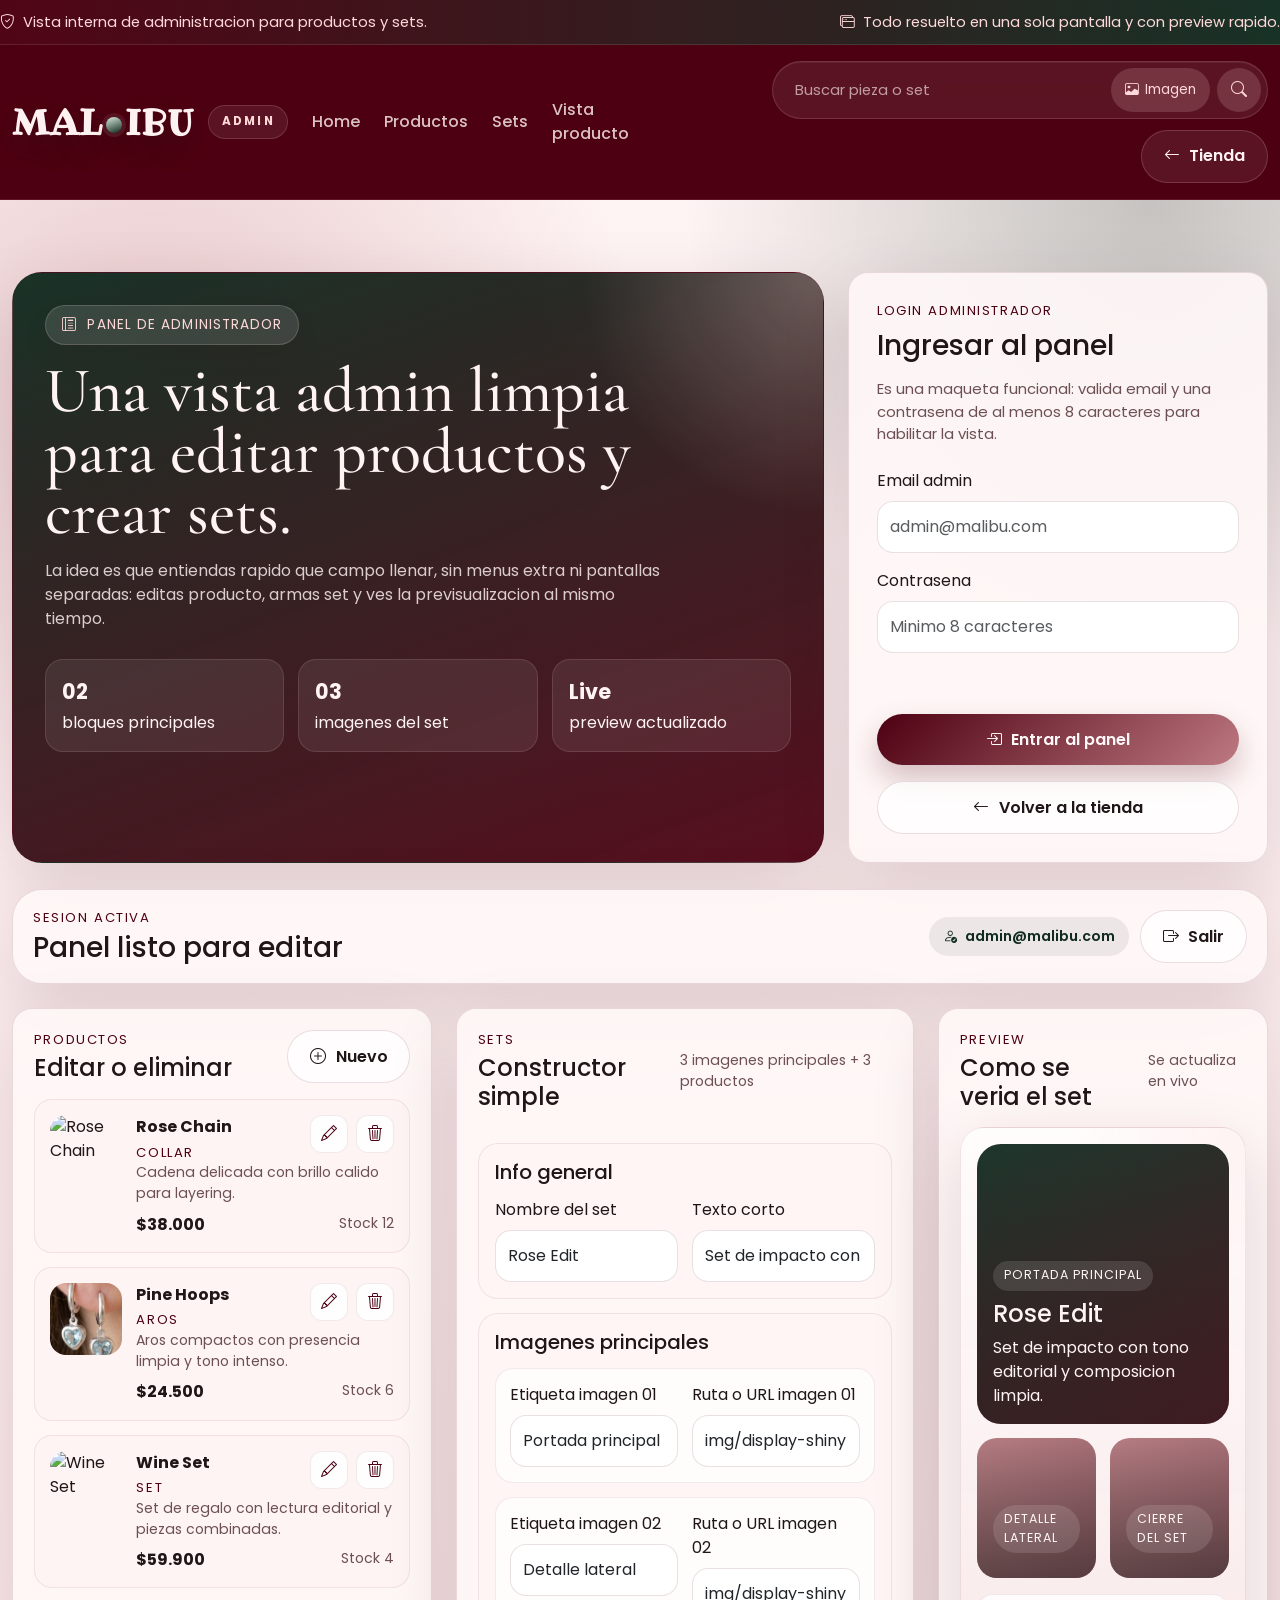
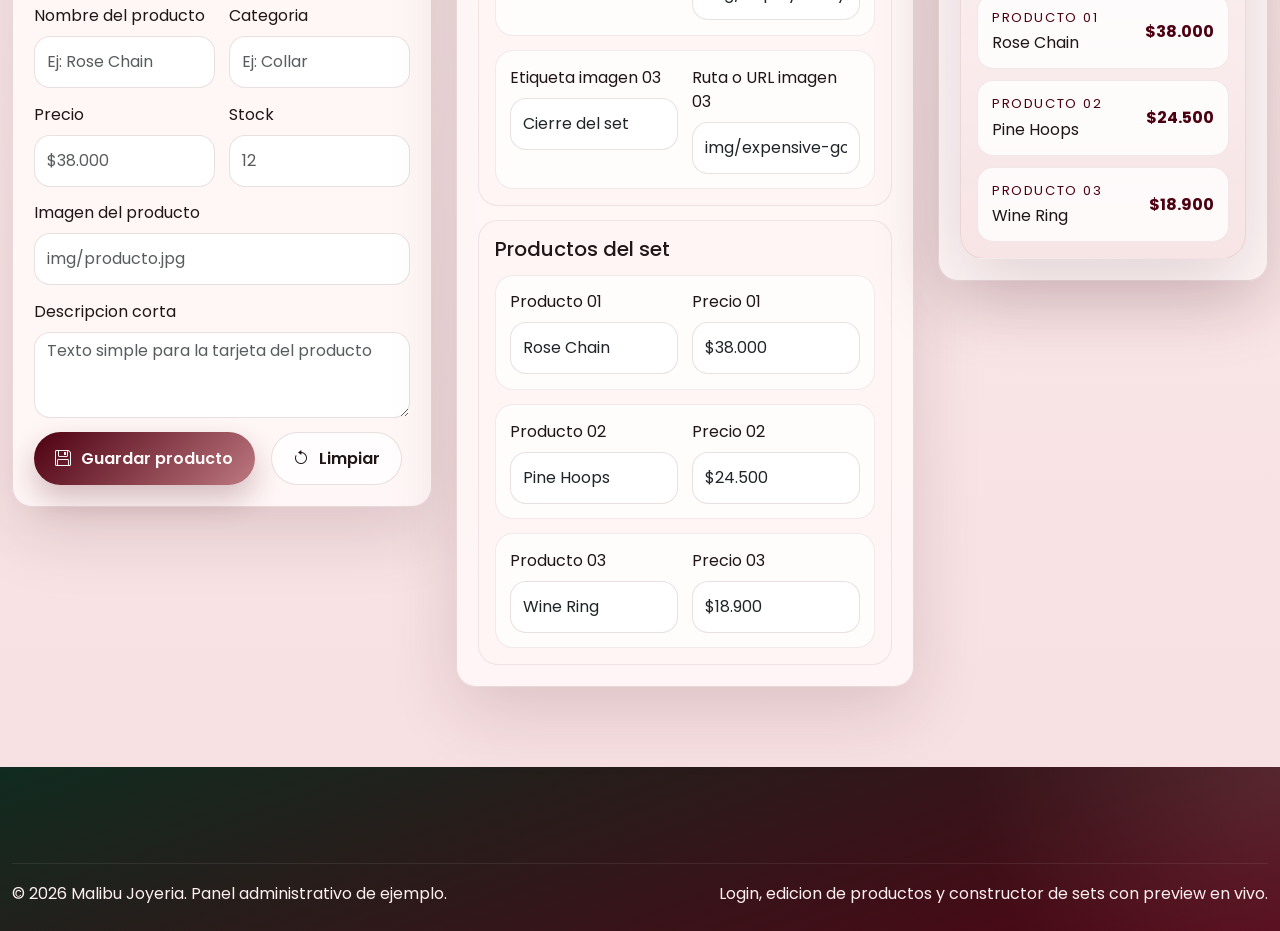
==== commit 99beae11: "nuevas modificaciones" ====
--- a/admin.html
+++ b/admin.html
@@ -48,7 +48,7 @@
       <section class="admin-hero">
         <article class="glass-panel admin-intro">
           <div class="admin-intro-copy">
-            <p class="section-tag mb-3"><i class="bi bi-layout-text-sidebar-reverse"></i>Panel interno Malibu</p>
+            <p class="section-tag mb-3"><i class="bi bi-layout-text-sidebar-reverse"></i>Panel de Administrador</p>
             <h1 class="section-title mb-3">Una vista admin limpia para editar productos y crear sets.</h1>
             <p class="section-copy mb-0">La idea es que entiendas rapido que campo llenar, sin menus extra ni pantallas separadas: editas producto, armas set y ves la previsualizacion al mismo tiempo.</p>
           </div>
--- a/css/style.css
+++ b/css/style.css
@@ -145,7 +145,7 @@
   top: 0;
   z-index: 1020;
   backdrop-filter: blur(18px);
-  background: rgba(16, 43, 31, 0.84);
+  background: #4d0011;
   border-bottom: 1px solid rgba(255, 217, 217, 0.1);
 }
 
@@ -1381,9 +1381,9 @@
   width: 48px;
   height: 48px;
   border-radius: 14px;
-  background-image: url("../img/social-sprite.svg");
+  background-image: url("../img/media-social.svg");
   background-repeat: no-repeat;
-  background-size: 192px 48px;
+  background-size: 343px 218px;
   box-shadow: 0 8px 20px rgba(18, 52, 88, 0.18);
   transition: transform 0.35s ease, box-shadow 0.35s ease, filter 0.35s ease;
 }
@@ -1396,19 +1396,15 @@
 }
 
 .sprite-facebook {
-  background-position: 0 0;
-}
-
-.sprite-x {
-  background-position: -48px 0;
+  background-position: -41px -20px;
+}
+
+.sprite-whatsapp {
+  background-position: -183px -20px;
 }
 
 .sprite-instagram {
-  background-position: -96px 0;
-}
-
-.sprite-linkedin {
-  background-position: -144px 0;
+  background-position: -112px -19px;
 }
 
 .auth-body {
